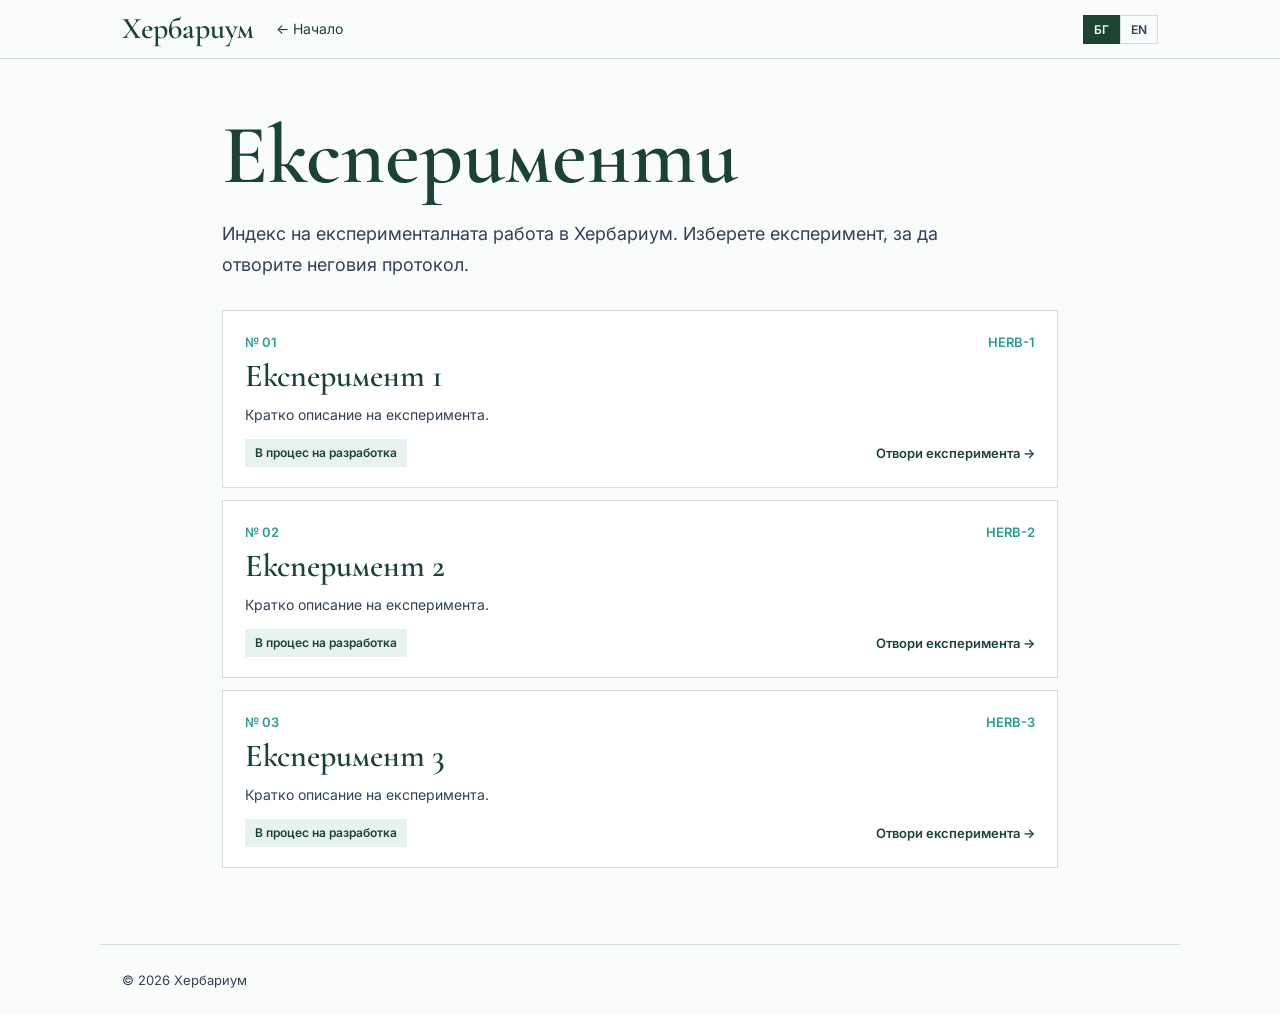
==== experiments.html @ 3b81ac53 "Added new structure, htmls for experiments and advanced structure for future experimentation posts" ====
<!DOCTYPE html>
<html lang="bg"><head><meta charset="utf-8"><meta name="viewport" content="width=device-width,initial-scale=1">
<title>Хербариум — Експерименти</title>
<link rel="icon" href="icon.ico">
<link href="https://fonts.googleapis.com/css2?family=Cormorant+Garamond:wght@500;600&family=Inter:wght@400;500;600&display=swap" rel="stylesheet">
<style>
:root{--bg:#FAFBFB;--ink:#334155;--green:#1B4332;--teal:#2A9D8F;--line:#d5dddb;--card:#fff;--tint:#e8f3f0;color-scheme:light dark}
@media(prefers-color-scheme:dark){:root{--bg:#0e1714;--ink:#c9d3d1;--green:#9fd3b8;--teal:#4cc2b2;--line:#27413a;--card:#13211d;--tint:#193029}}
*{box-sizing:border-box}body{margin:0;background:var(--bg);color:var(--ink);font:16px/1.7 Inter,system-ui,sans-serif}
header{border-bottom:1px solid var(--line)}.bar{max-width:1080px;margin:auto;padding:14px 22px;display:flex;align-items:center;gap:22px;flex-wrap:wrap}
.brand{font:600 30px/1 "Cormorant Garamond",Georgia,serif;color:var(--green);text-decoration:none}nav{flex:1}nav a{color:var(--green);text-decoration:none;font-size:14px}
.lang button{border:1px solid var(--line);background:transparent;color:var(--ink);padding:6px 10px;cursor:pointer;font:600 12px Inter,sans-serif}.lang button[aria-pressed=true]{background:var(--green);color:var(--bg);border-color:var(--green)}
main{max-width:880px;margin:auto;padding:52px 22px 76px}h1,h2{font-family:"Cormorant Garamond",Georgia,serif;color:var(--green);font-weight:600;line-height:1.05;margin:0}
h1{font-size:clamp(48px,9vw,84px)}h2{font-size:32px;margin:6px 0 10px}.lead,.subtitle{font-size:18px;max-width:42em;margin:20px 0 30px}
.list{display:flex;flex-direction:column;gap:12px}.item{display:block;padding:20px 22px;border:1px solid var(--line);background:var(--card);color:inherit;text-decoration:none}.item:hover,.item:focus-visible{border-color:var(--teal);outline:none}
.meta{display:flex;justify-content:space-between;color:var(--teal);font-size:13px;font-weight:600}.desc{font-size:14px;margin:0 0 12px}.foot{display:flex;justify-content:space-between;align-items:center;gap:10px;flex-wrap:wrap}.open{color:var(--green);font-size:13px;font-weight:600}
.status{display:inline-block;background:var(--tint);color:var(--green);padding:4px 10px;font-size:12px;font-weight:600}
section{border-top:1px solid var(--line);padding:24px 0}section p{white-space:pre-line;margin:0}
.actions{display:flex;gap:12px;flex-wrap:wrap;margin-top:28px}.btn{display:inline-block;padding:11px 22px;background:var(--green);color:var(--bg);text-decoration:none;font-size:14px;font-weight:600}.btn.alt{background:transparent;color:var(--green);border:1px solid var(--line)}
footer{border-top:1px solid var(--line);padding:24px 22px;font-size:13px;max-width:1080px;margin:auto}
</style></head>
<body>
<header><div class="bar"><a class="brand" href="index.html">Хербариум</a><nav><a href="index.html" data-bg="← Начало" data-en="← Home">← Начало</a></nav><div class="lang"><button data-lang="bg" aria-pressed="true">БГ</button><button data-lang="en" aria-pressed="false">EN</button></div></div></header>
<main><h1 data-bg="Експерименти" data-en="Experiments">Експерименти</h1>
<p class="lead" data-bg="Индекс на експерименталната работа в Хербариум. Изберете експеримент, за да отворите неговия протокол." data-en="Index of experimental work at Herbarium. Select an experiment to open its protocol.">Индекс на експерименталната работа в Хербариум. Изберете експеримент, за да отворите неговия протокол.</p>
<div class="list" id="list"></div></main>
<footer>© <span id="year"></span> Хербариум</footer>
<script src="experiments.js"></script>
<script>
let L="bg";try{L=localStorage.getItem("lang")||"bg"}catch(e){}
const tr=v=>typeof v==="string"?v:(v&&(v[L]||v.bg))||"";
function el(tag,cls,txt){const e=document.createElement(tag);if(cls)e.className=cls;if(txt!=null)e.textContent=txt;return e}
function setLang(l){L=l;document.documentElement.lang=l;document.querySelectorAll("[data-bg][data-en]").forEach(x=>x.textContent=x.dataset[l]);document.querySelectorAll("[data-lang]").forEach(b=>b.setAttribute("aria-pressed",b.dataset.lang===l));try{localStorage.setItem("lang",l)}catch(e){}render()}
document.querySelector(".lang").addEventListener("click",e=>{if(e.target.dataset.lang)setLang(e.target.dataset.lang)});
document.getElementById("year").textContent=new Date().getFullYear();
function render(){
  const root=document.getElementById("list");root.replaceChildren();
  (window.HERBARIUM_EXPERIMENTS||[]).forEach(x=>{
    const a=el("a","item");a.href=x.page;
    const m=el("div","meta");m.append(el("span","","№ "+x.number),el("span","",x.id));
    const f=el("div","foot");f.append(el("span","status",tr(x.status)),el("span","open",L==="bg"?"Отвори експеримента →":"Open experiment →"));
    a.append(m,el("h2","",tr(x.title)),el("p","desc",tr(x.subtitle)),f);root.append(a);
  });
}
setLang(L);
</script></body></html>
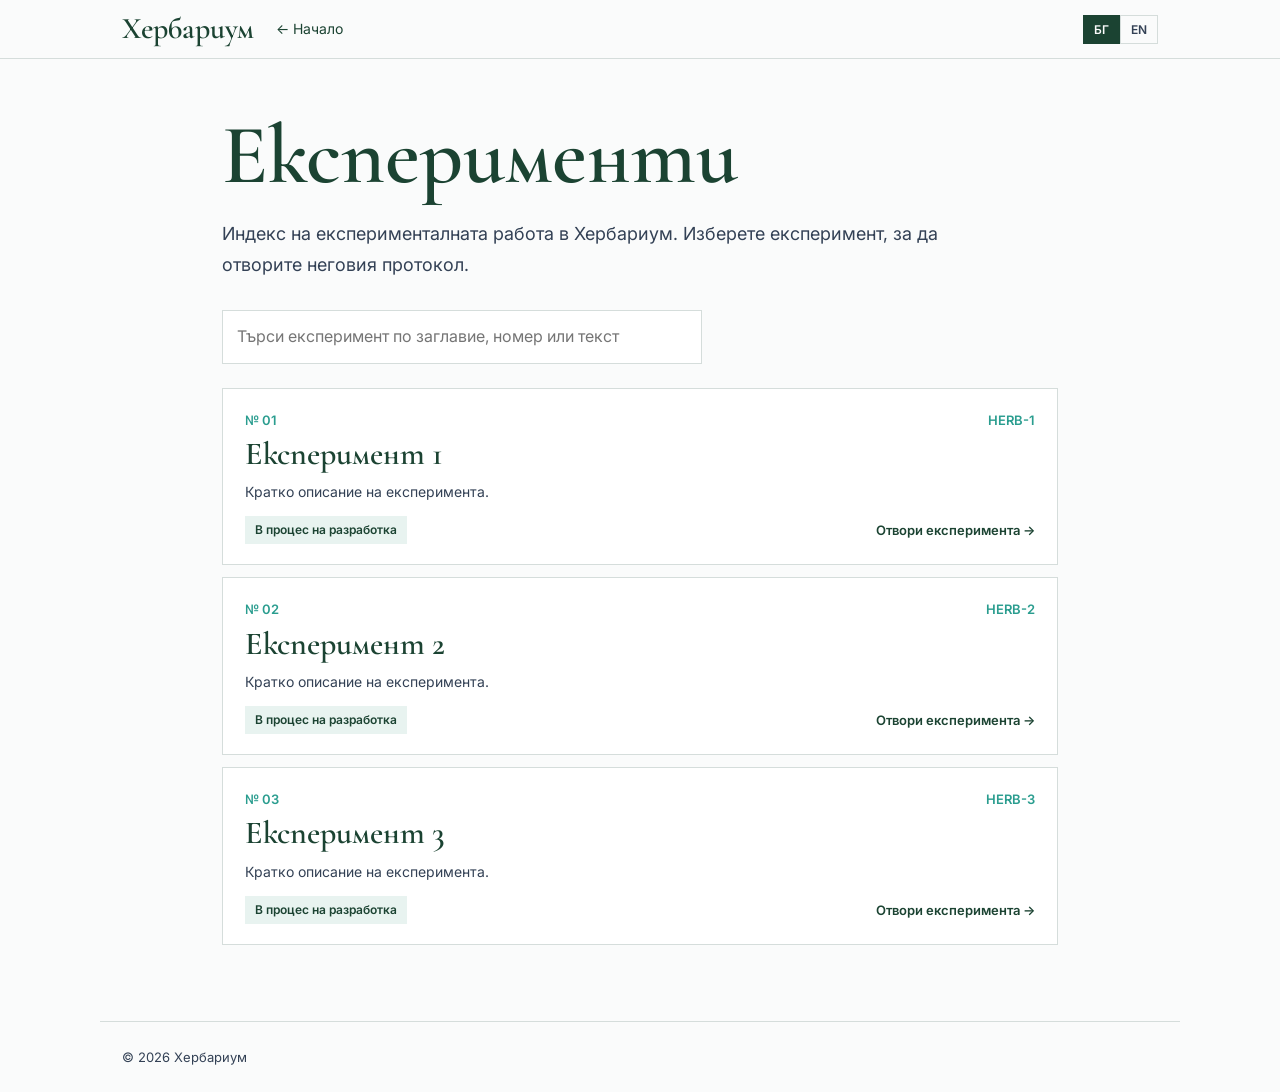
==== commit a014a1b6: "Added search bars and flexability of the index to read .js data for herbs and others" ====
--- a/experiments.html
+++ b/experiments.html
@@ -18,12 +18,15 @@
 section{border-top:1px solid var(--line);padding:24px 0}section p{white-space:pre-line;margin:0}
 .actions{display:flex;gap:12px;flex-wrap:wrap;margin-top:28px}.btn{display:inline-block;padding:11px 22px;background:var(--green);color:var(--bg);text-decoration:none;font-size:14px;font-weight:600}.btn.alt{background:transparent;color:var(--green);border:1px solid var(--line)}
 footer{border-top:1px solid var(--line);padding:24px 22px;font-size:13px;max-width:1080px;margin:auto}
+input{width:100%;max-width:480px;padding:12px 14px;border:1px solid var(--line);background:var(--card);color:var(--ink);font:inherit;margin:0 0 24px}input:focus-visible{outline:2px solid var(--teal);outline-offset:2px}
 </style></head>
 <body>
 <header><div class="bar"><a class="brand" href="index.html">Хербариум</a><nav><a href="index.html" data-bg="← Начало" data-en="← Home">← Начало</a></nav><div class="lang"><button data-lang="bg" aria-pressed="true">БГ</button><button data-lang="en" aria-pressed="false">EN</button></div></div></header>
 <main><h1 data-bg="Експерименти" data-en="Experiments">Експерименти</h1>
 <p class="lead" data-bg="Индекс на експерименталната работа в Хербариум. Изберете експеримент, за да отворите неговия протокол." data-en="Index of experimental work at Herbarium. Select an experiment to open its protocol.">Индекс на експерименталната работа в Хербариум. Изберете експеримент, за да отворите неговия протокол.</p>
-<div class="list" id="list"></div></main>
+<input id="q" type="search">
+<div class="list" id="list"></div>
+<p id="none" hidden data-bg="Няма намерени експерименти. Опитайте с друга дума." data-en="No experiments found. Try another word."></p></main>
 <footer>© <span id="year"></span> Хербариум</footer>
 <script src="experiments.js"></script>
 <script>
@@ -33,14 +36,21 @@
 function setLang(l){L=l;document.documentElement.lang=l;document.querySelectorAll("[data-bg][data-en]").forEach(x=>x.textContent=x.dataset[l]);document.querySelectorAll("[data-lang]").forEach(b=>b.setAttribute("aria-pressed",b.dataset.lang===l));try{localStorage.setItem("lang",l)}catch(e){}render()}
 document.querySelector(".lang").addEventListener("click",e=>{if(e.target.dataset.lang)setLang(e.target.dataset.lang)});
 document.getElementById("year").textContent=new Date().getFullYear();
+const flat=o=>typeof o==="string"?o:Object.values(o||{}).map(flat).join(" ");
 function render(){
-  const root=document.getElementById("list");root.replaceChildren();
+  const root=document.getElementById("list"),qi=document.getElementById("q"),v=qi.value.trim().toLowerCase();
+  const ph=L==="bg"?"Търси експеримент по заглавие, номер или текст":"Search experiments by title, number or text";
+  qi.placeholder=ph;qi.setAttribute("aria-label",ph);
+  root.replaceChildren();let n=0;
   (window.HERBARIUM_EXPERIMENTS||[]).forEach(x=>{
+    const {page,...rest}=x;if(v&&!flat(rest).toLowerCase().includes(v))return;n++;
     const a=el("a","item");a.href=x.page;
     const m=el("div","meta");m.append(el("span","","№ "+x.number),el("span","",x.id));
     const f=el("div","foot");f.append(el("span","status",tr(x.status)),el("span","open",L==="bg"?"Отвори експеримента →":"Open experiment →"));
     a.append(m,el("h2","",tr(x.title)),el("p","desc",tr(x.subtitle)),f);root.append(a);
   });
+  document.getElementById("none").hidden=n>0||!v;
 }
+document.getElementById("q").addEventListener("input",render);
 setLang(L);
 </script></body></html>
